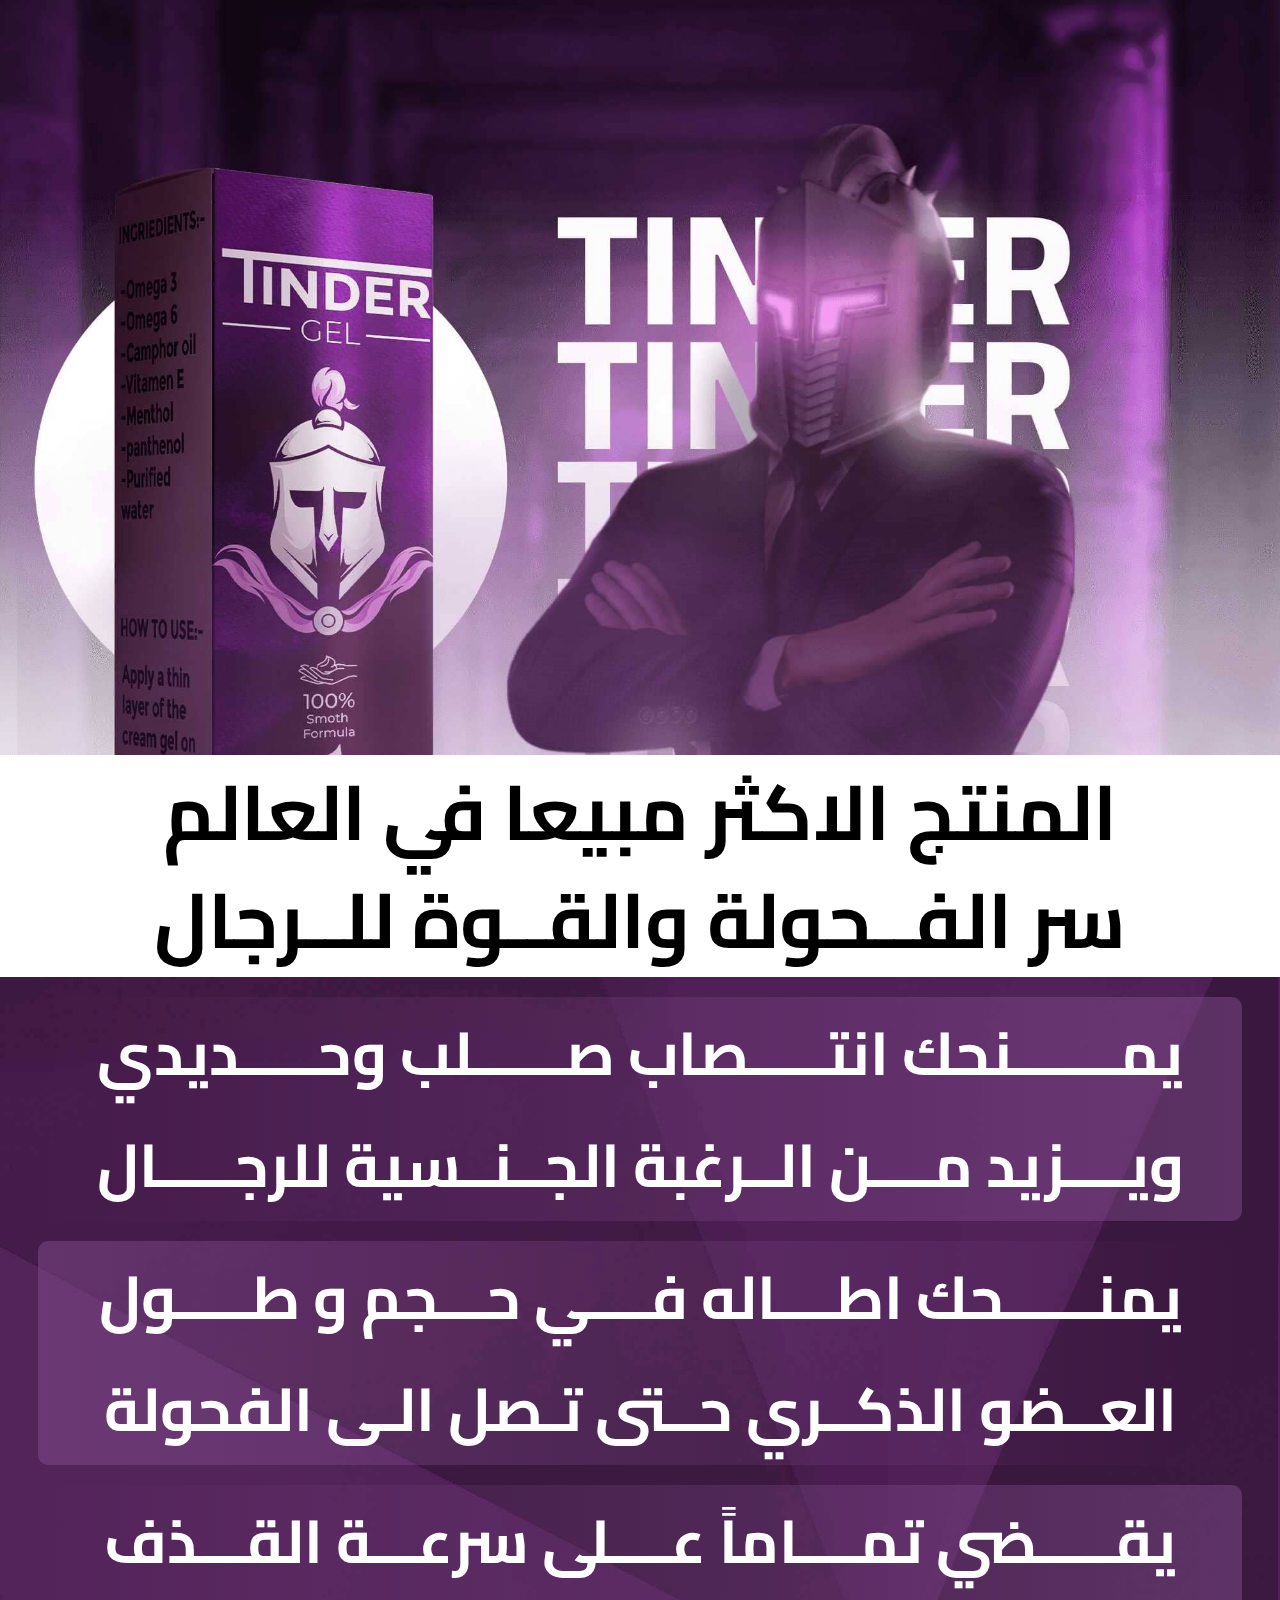
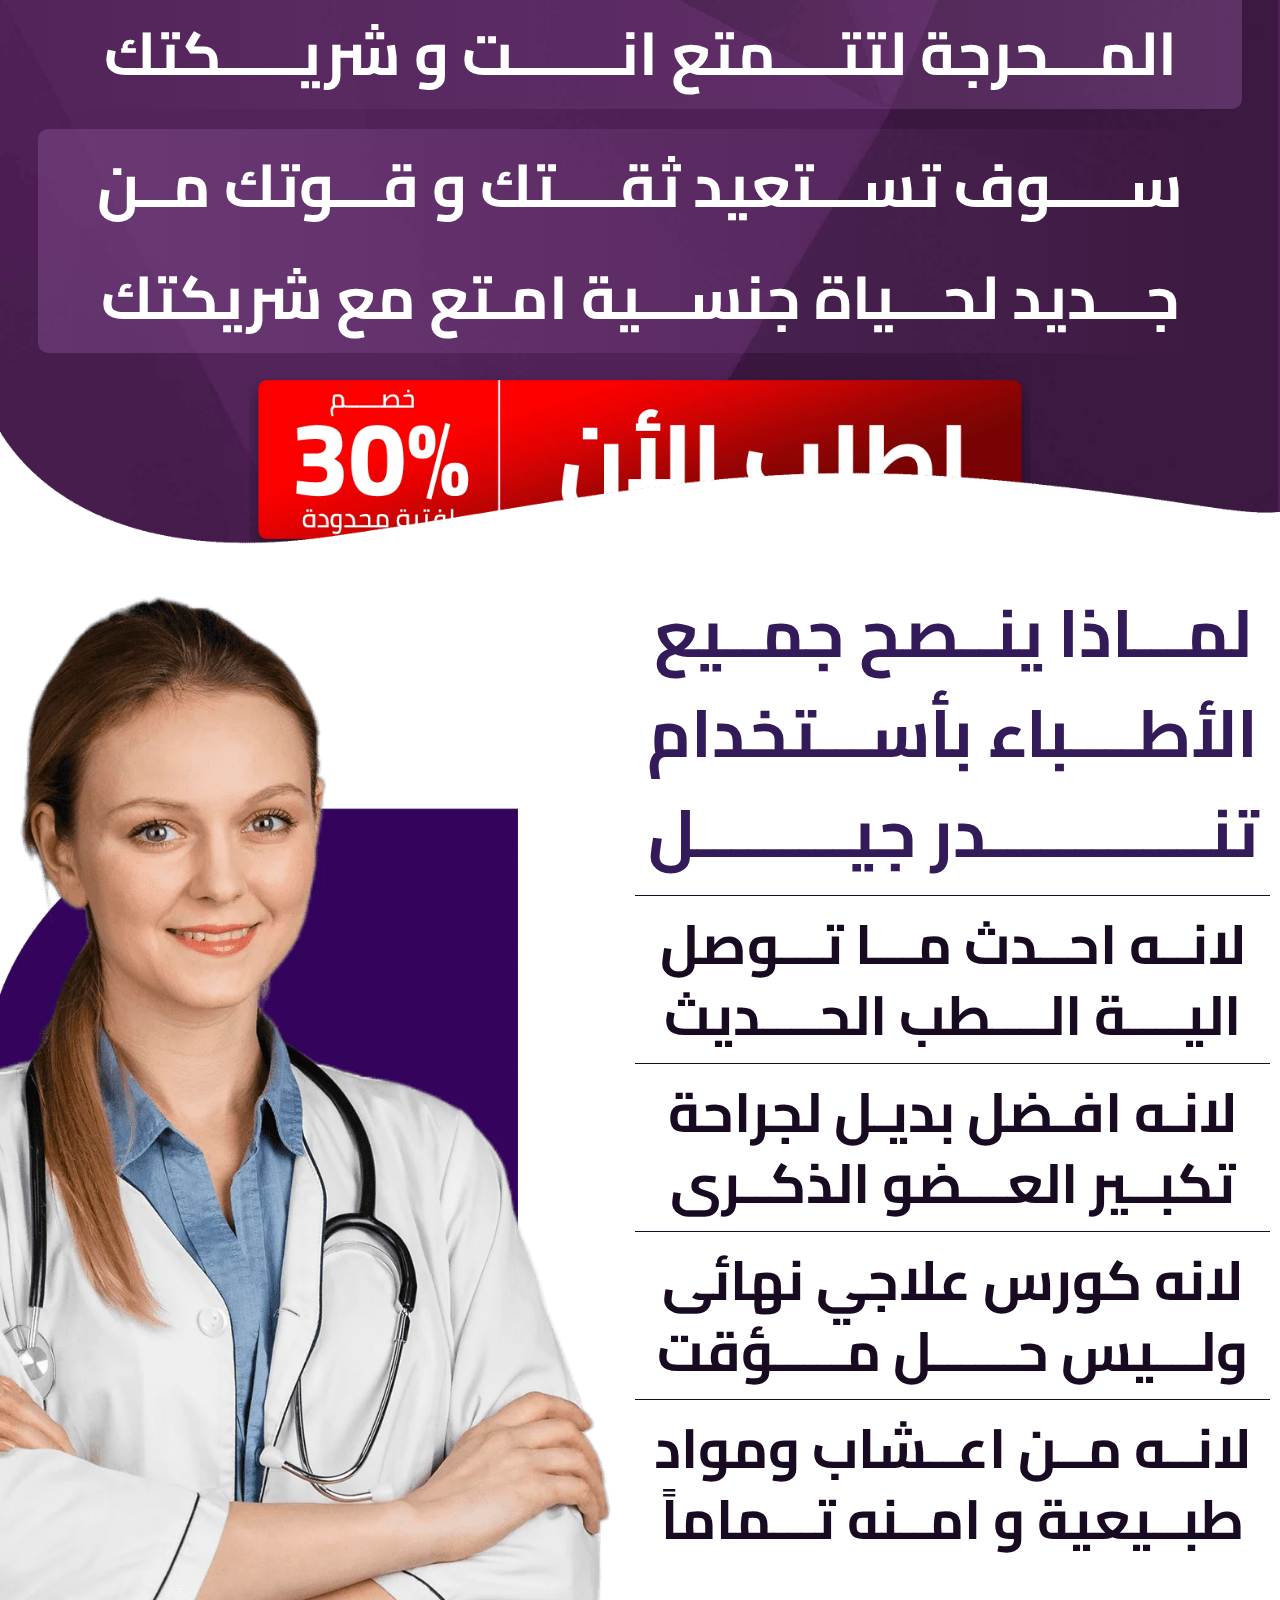
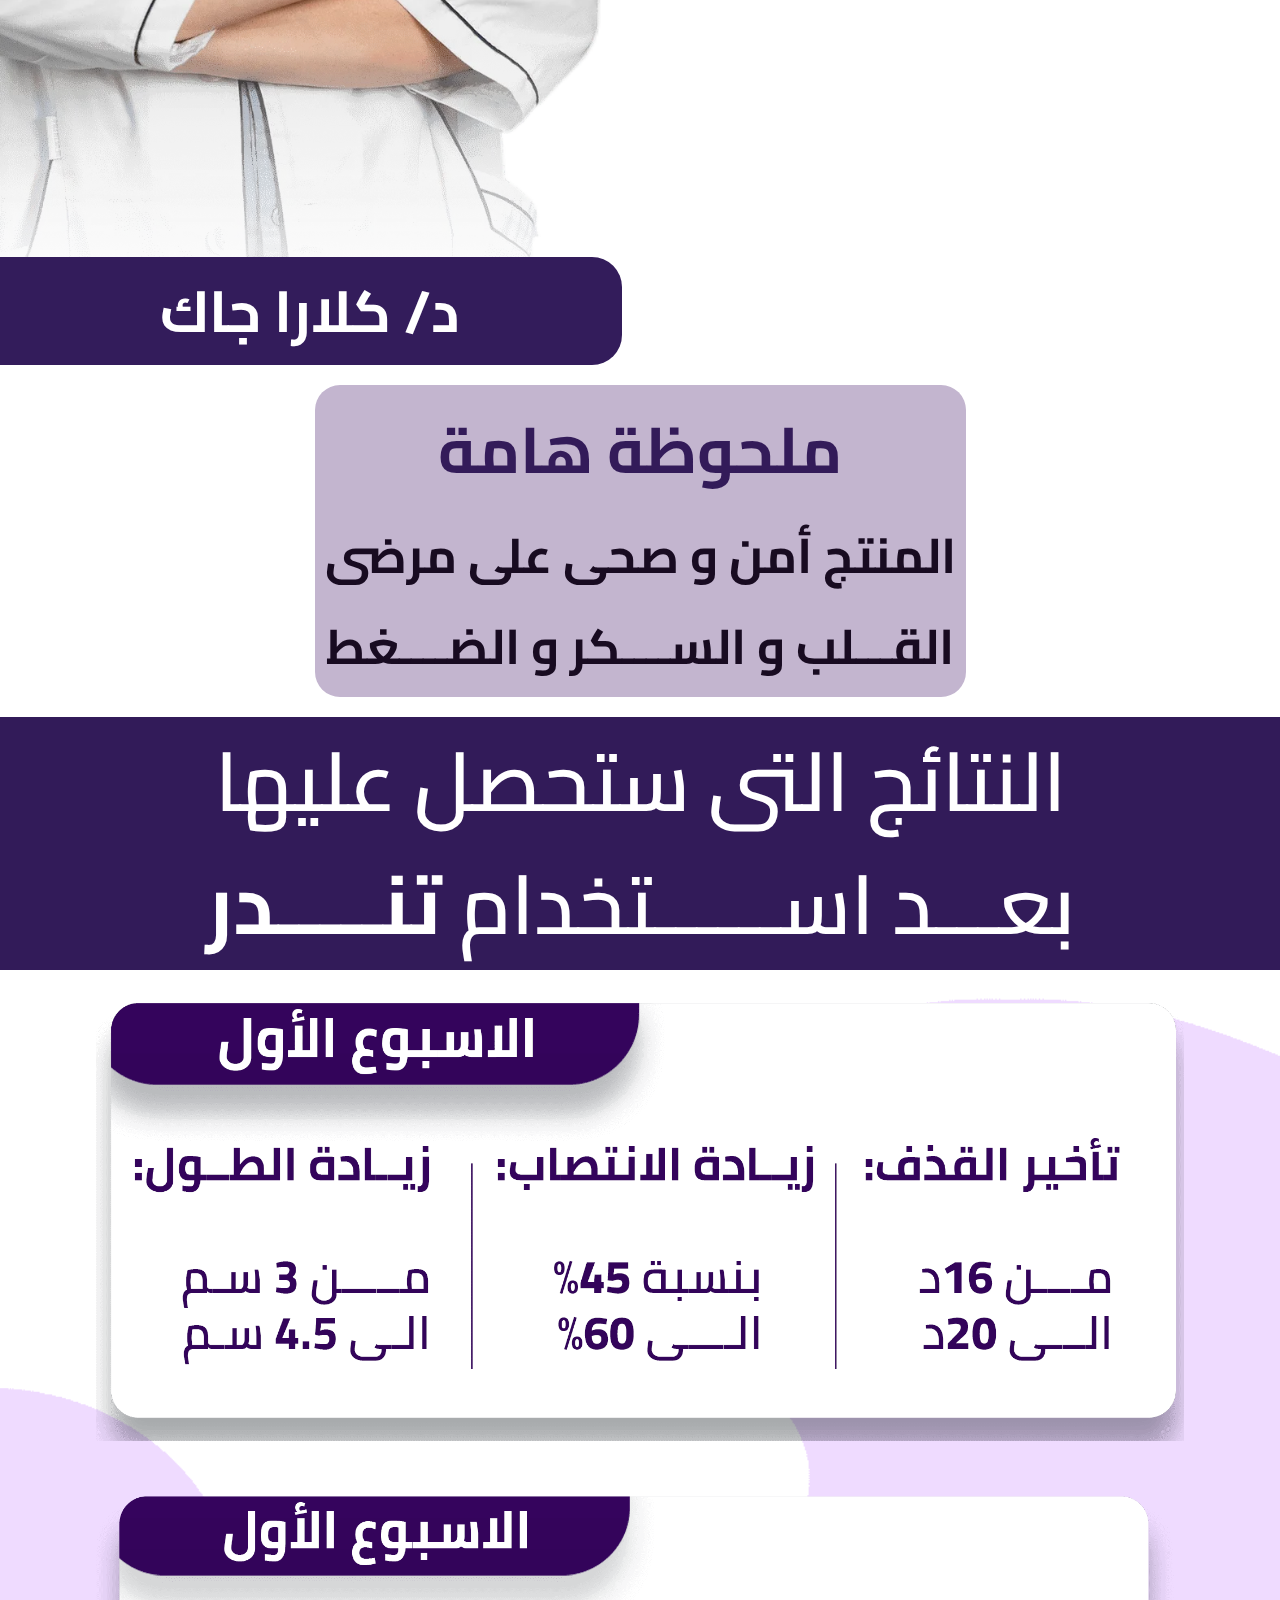
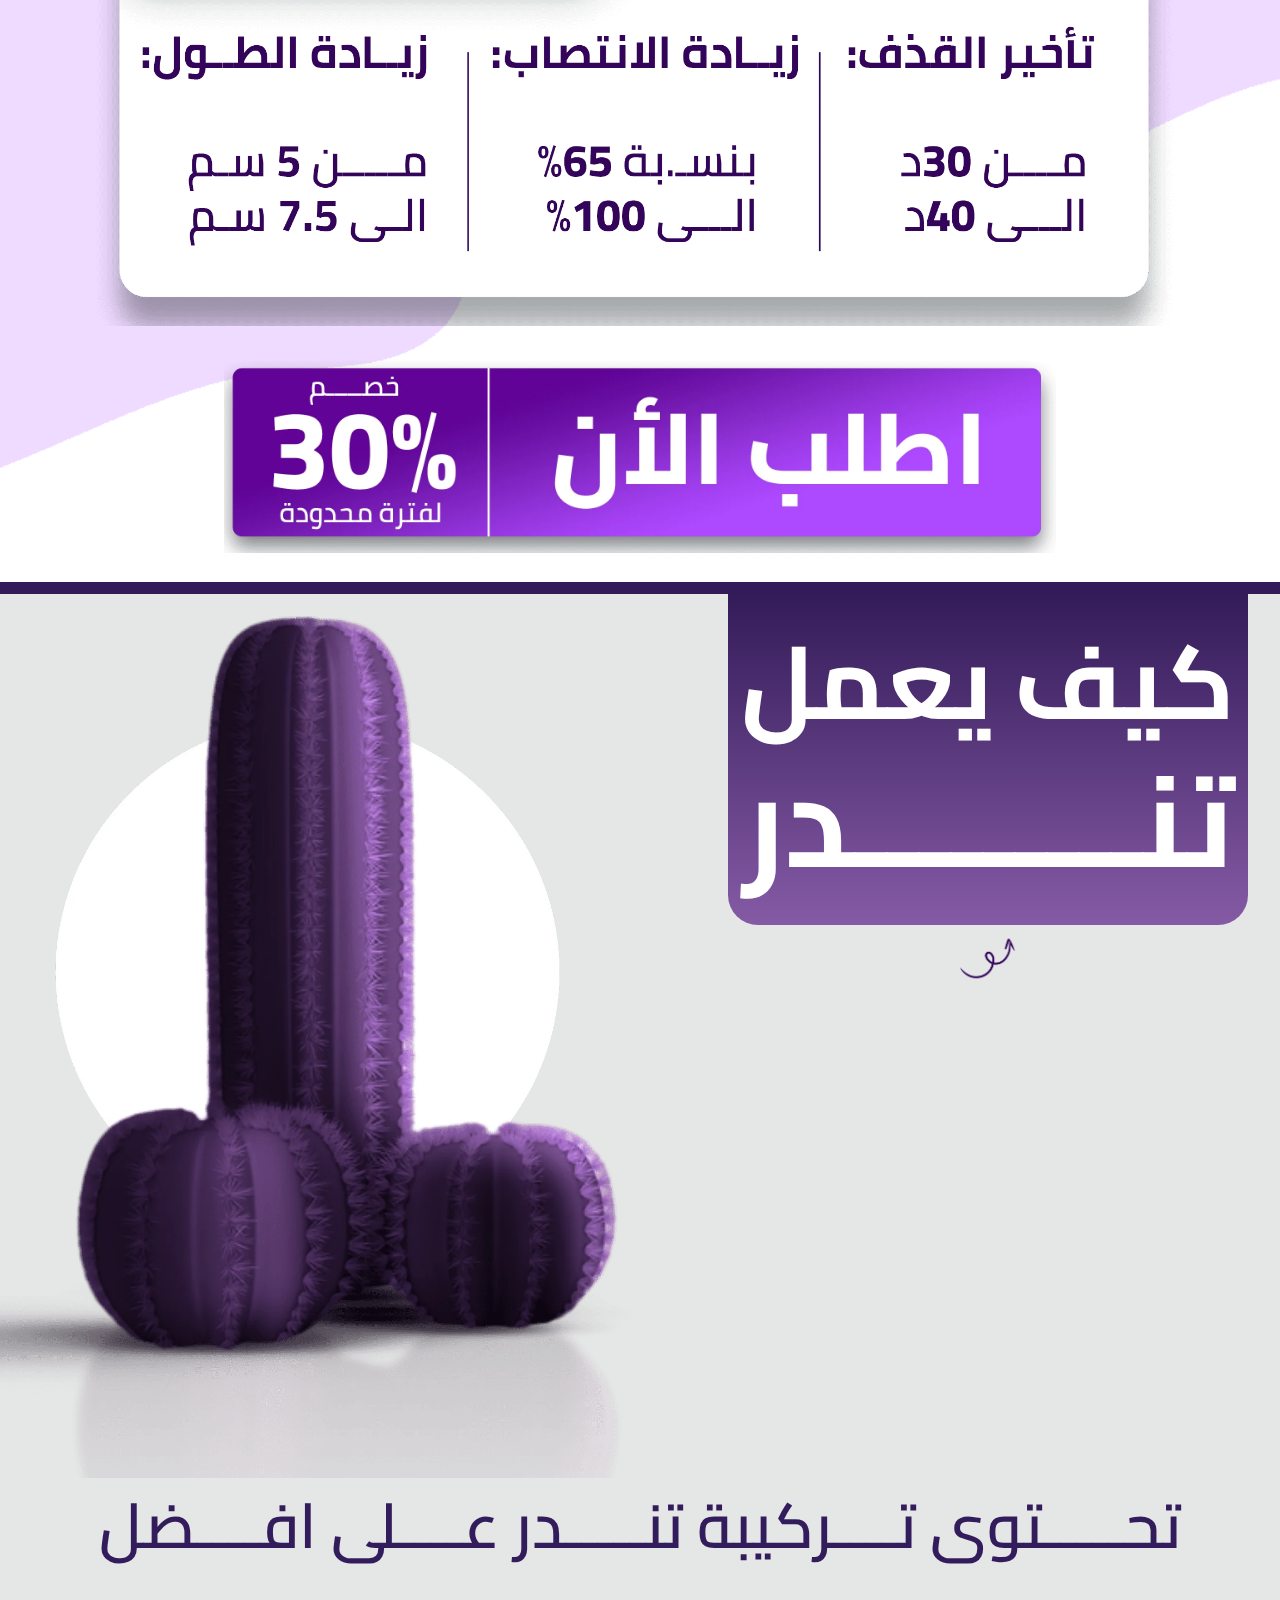
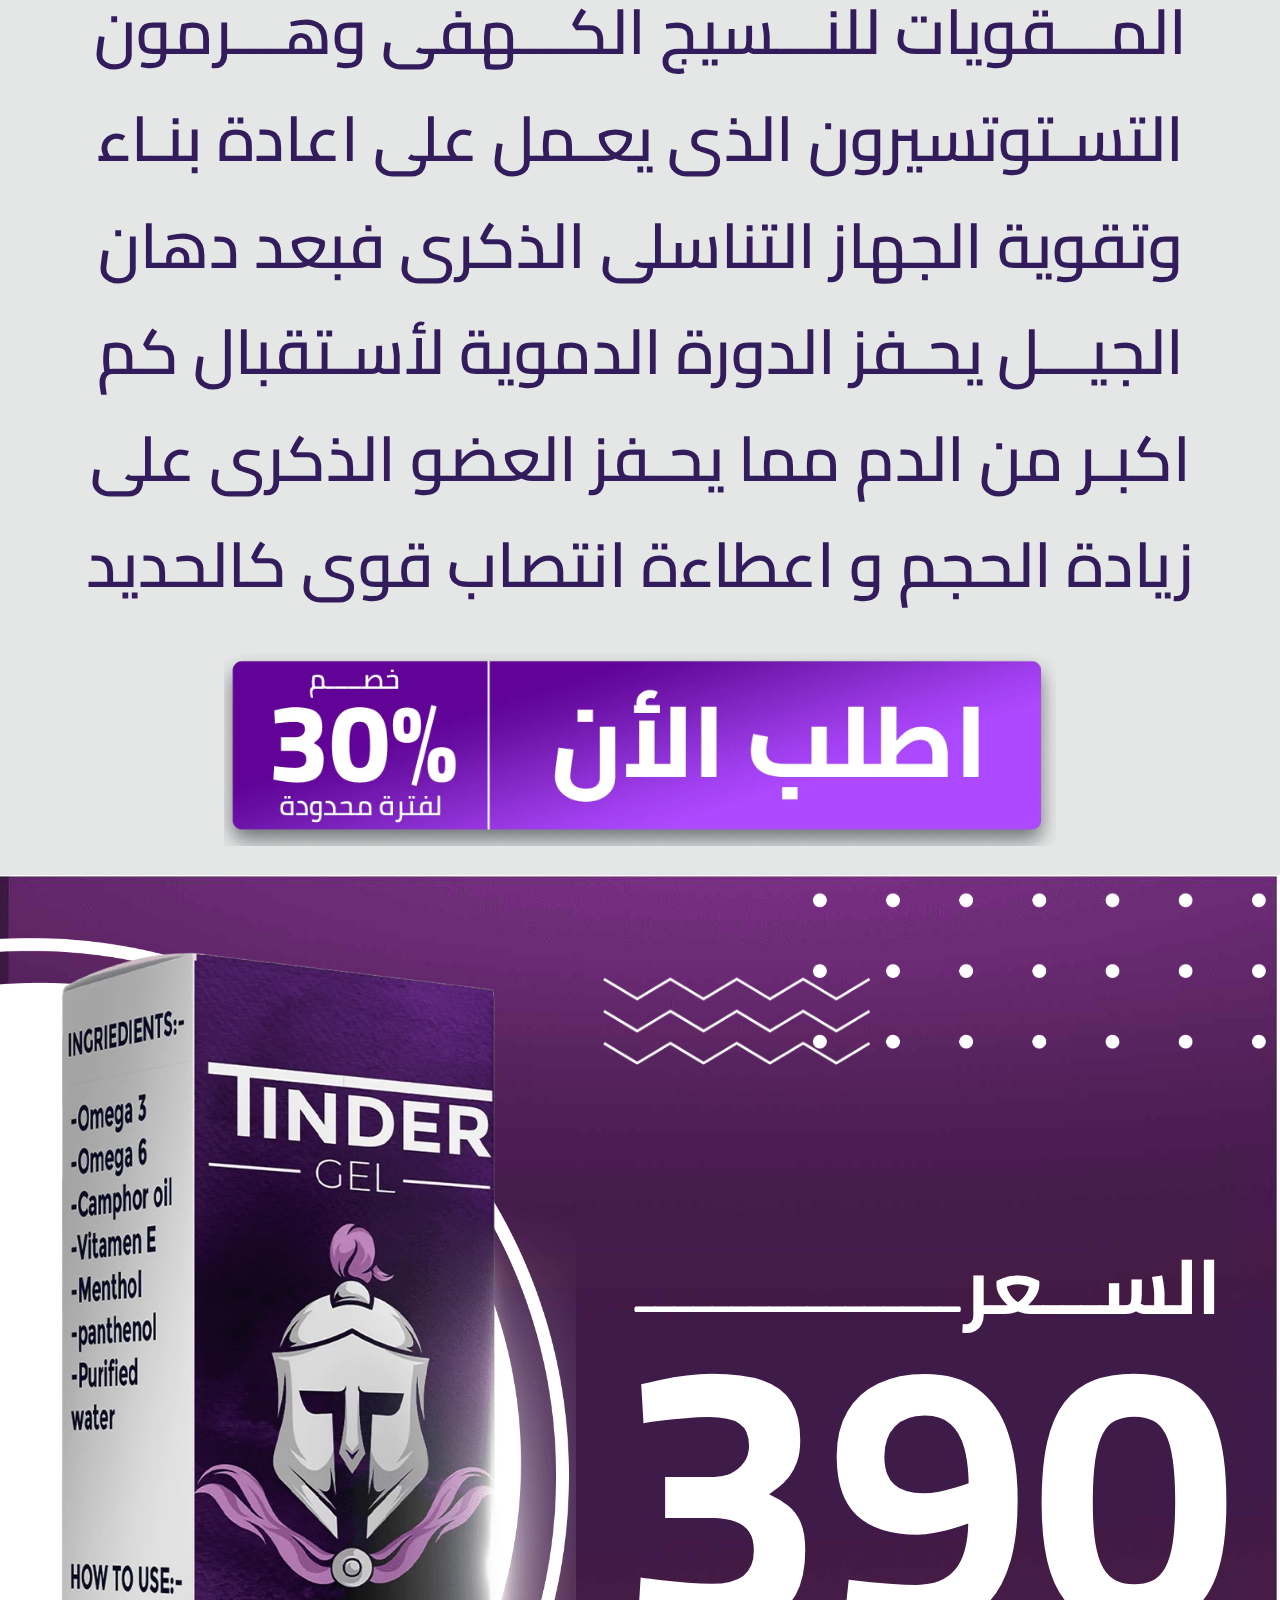
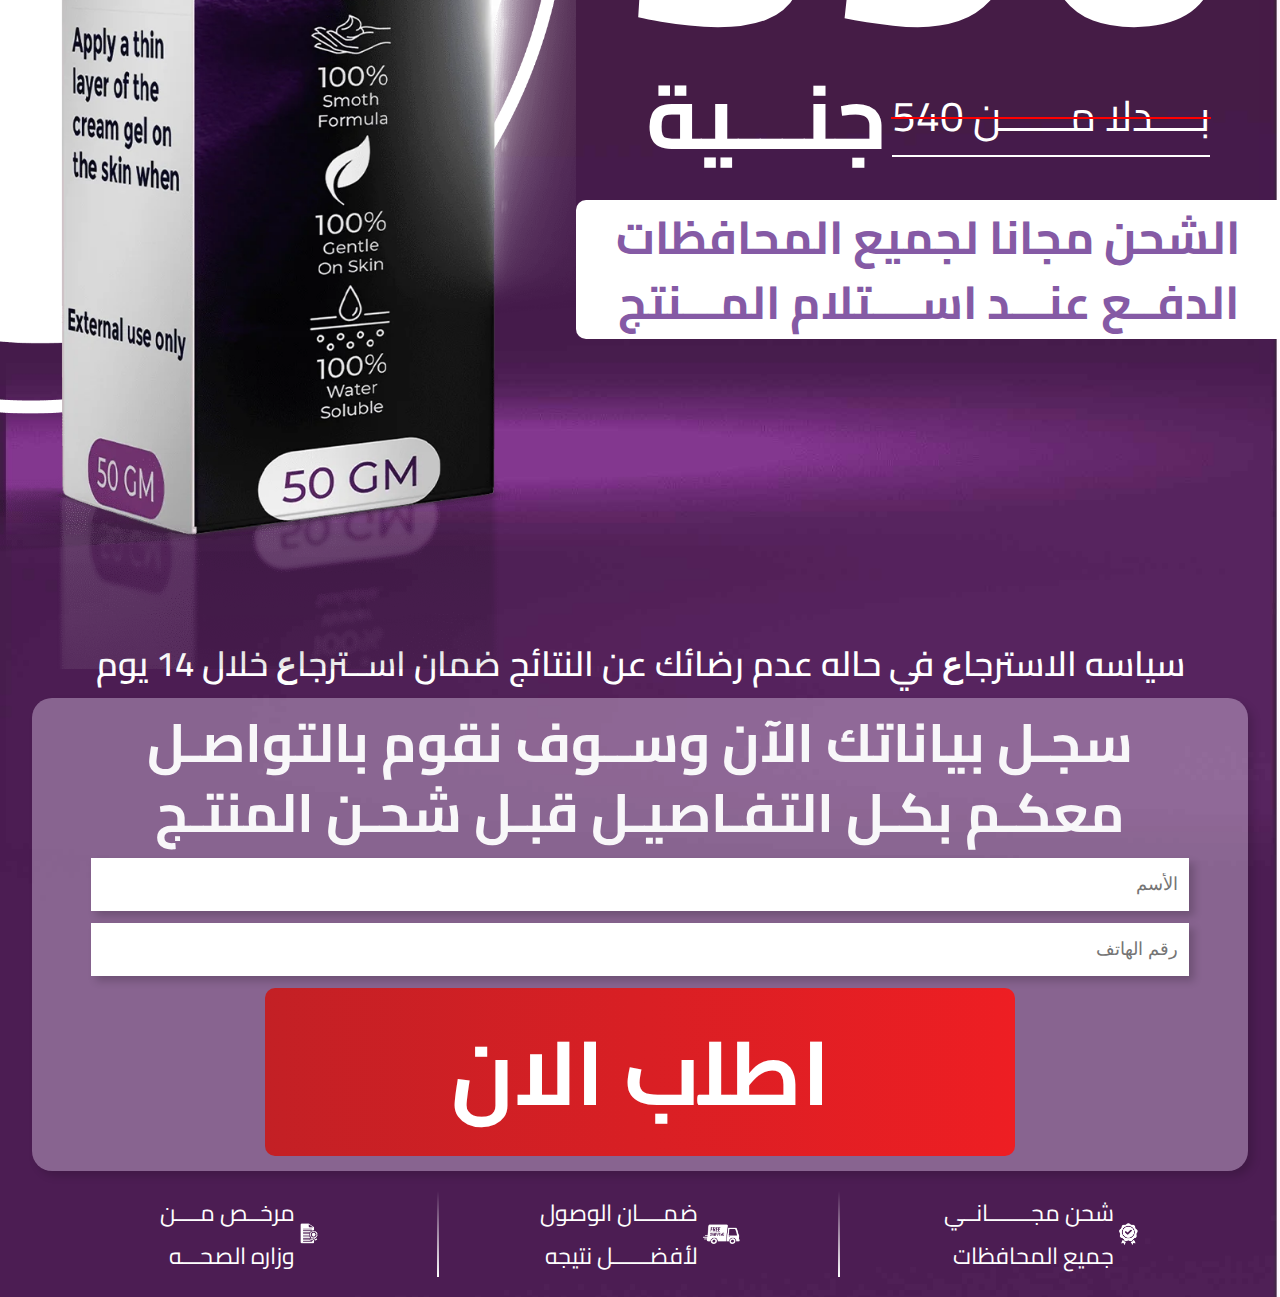
==== index.html @ 4b02f62e "Add files via upload" ====
<!DOCTYPE html>
<html lang="en">
  <head>
    <meta charset="UTF-8" />
    <meta name="viewport" content="width=device-width, initial-scale=1.0" />
    <title>TINDER GEL</title>

    <link rel="shortcut icon" href="img/logo.png" type="image/x-icon" />

    <!-- File Css -->
    <link rel="stylesheet" href="css/style.css" />
  </head>

  <body>
    <div class="hero">
      <img src="img/hero.jpg" alt="" />
      <div class="top_text">
        <h4>المنتج الاكثر مبيعا في العالم</h4>
        <h4>سر الفــحولة والقــوة للــرجال</h4>
      </div>

      <ul>
        <li class="li1">
          يمـــــــنحك انتـــــصاب صــــــلب وحـــــديدي
          <br />
          ويــــزيد مــــن الــرغبة الجــنــسية للرجـــــال
        </li>

        <li>
          يمنــــــحك اطــــاله فــــي حـــجم و طـــــول
          <br />
          العــضو الذكــري حــتى تـصل الـى الفحولة
        </li>

        <li class="li1">
          يقـــــضي تمــــاماً عــــلى سرعـــة القـــذف
          <br />
          المـــحرجة لتتــــمتع انـــــــت و شريـــــكتك
        </li>

        <li class="lastLi">
          ســـــوف تســـتعيد ثقــــتك و قـــوتك مــن
          <br />
          جـــديد لحـــياة جنســـية امـتع مع شريكتك
        </li>

        <div class="div-btn">
          <a href="#linkbtn" class="btn">
            <img src="img/btn.webp" alt="" />
          </a>
        </div>

        <img class="img_btm" src="img/hero_btm.png" alt="" />
      </ul>
    </div>

    <div class="doctor">
      <div class="flex">
        <div class="div_text">
          <h3>لمـــاذا ينــصح جمــيع</h3>
          <h3>الأطــــباء بأســـتخدام</h3>
          <h3>تنـــــــــــــدر جيـــــــــل</h3>

          <ul>
            <li>
              لانــه احــدث مـــا تـــوصل
              <br />
              اليــــة الــــطب الحــــديث
            </li>

            <li>
              لانـه افـضل بديـل لجراحة
              <br />تكبــير العـــضو الذكــرى
            </li>

            <li>لانه كورس علاجي نهائى <br />ولـــيس حــــــل مـــــؤقت</li>

            <li>لانــه مــن اعــشاب ومواد <br />طبــيعية و امــنه تـــماماً</li>
          </ul>
        </div>
        <div class="div_img">
          <img src="img/doc222tor.webp" alt="" />
          <span>د/ كلارا جاك</span>
        </div>
      </div>

      <div class="box_Text">
        <h4>ملحوظة هامة</h4>
        <p>المنتج أمن و صحى على مرضى</p>
        <p>القـــلب و الســــكر و الضــــغط</p>
      </div>
    </div>

    <div class="result">
      <div class="top_text">
        <h3>النتائج التى ستحصل عليها</h3>
        <h3>بعـــد اســــــتخدام <span>تنـــــدر</span></h3>
      </div>

      <div class="div_text">
        <img class="img_box" src="img/result1.png" alt="" />
        <img class="img_box" src="img/result2.png" alt="" />

        <div class="div-btn">
          <a href="#linkbtn" class="btn">
            <img src="img/btn2.webp" alt="" />
          </a>
        </div>
      </div>
    </div>

    <div class="how_work">
      <div class="top_img">
        <div class="top_text">
          <div class="text">
            <h4>كيف يعمل</h4>
            <h3>تنـــــــــدر</h3>
          </div>

          <img src="img/arrow.png" alt="" />
        </div>

        <img class="dick" src="img/how_work.webp" alt="" />
      </div>

      <div class="text2">
        <p>تحـــــتوى تــــركيبة تنـــــدر عــــلى افــــضل</p>
        <p>المـــقويات للنـــسيج الكـــهفى وهـــرمون</p>
        <p>التسـتوتسيرون الذى يعـمل على اعادة بنـاء</p>
        <p>وتقوية الجهاز التناسلى الذكرى فبعد دهان</p>
        <p>الجيـــل يحـفز الدورة الدموية لأسـتقبال كم</p>
        <p>اكبـر من الدم مما يحـفز العضو الذكرى على</p>
        <p>زيادة الحجم و اعطاءة انتصاب قوى كالحديد</p>
      </div>

      <div class="div-btn">
        <a href="#linkbtn" class="btn">
          <img src="img/btn2.webp" alt="" />
        </a>
      </div>
    </div>

    <section class="last_sec">

      <div class="flexonpc">
        
        <div class="div_form">

          <img class="top_img_l" src="img/lastsectest.png" alt="">
        
          <div class="flex_price">
           <div class="text_price">

            <div class="much_price">
              <h1>الســـعر <span>ـــــــــــــــــ</span></h1>
            </div>
            <span class="price_nm">390</span>

            <div class="discount">
              <div class="sm_p_discount">
                <p>بــــدلا مــــــن 540</p>
              </div>
              <h4>جنـــية</h4>
            </div>

            <div class="text_delv">
              <p>الشحن مجانا لجميع المحافظات</p>
              <p>الدفــع عنـــد اســــتلام المـــنتج</p>
            </div>
           </div>
            
            <div class="img_productt"  id="linkbtn">
              <img class="porductt" src="img/product.webp" alt="">
              <div class="div">
                <img class="bg_prodcut" src="img/bg_product.png" alt="">
              </div>
            </div>
          </div>

   
          <p class="sm-p">
            ﺳﻴﺎﺳﻪ اﻻﺳﺘﺮﺟﺎﻉ ﻓﻲ ﺣﺎﻟﻪ ﻋﺪم رﺿﺎﺋﻚ ﻋﻦ اﻟﻨﺘﺎﺋﺞ ﺿﻤﺎن اﺳــﺘﺮﺟﺎﻉ ﺧﻼل 14
            ﻳﻮم
          </p>

          <form
            id="form"
            class="contactUs container-fluid text-center"
            method="POST"
            action="https://api.sheetmonkey.io/form/i2QyoSV15YwLHpBGgTXUyh"
          >

          <div class="content">
            <p>سجـل بياناتك الآن وســوف نقوم بالتواصـل</p>
            <p>معكـم بكـل التفـاصيـل قبـل شحـن المنتـج</p>
          </div>

            <div class="container" id="block4">
              <div class="f-element">
                <input
                  type="text"
                  class="form-control custom-field"
                  name="Name"
                  id="text"
                  placeholder="الأسم"
                  required
                />
              </div>

              <div class="f-element">
                <input
                  class="form-control custom-field"
                  name="Number"
                  id="password"
                  type="tel"
                  maxlength="11"
                  data-label="Phone"
                  placeholder="رقم الهاتف"
                  required
                />
              </div>

              <input type="hidden" name="Product" value="SENATOR" />
              <input type="hidden" name="Agent Code" value="m50" />
          
              <input id="inp_City" type="hidden" name="City" value="" />
              <div id="error"></div>

              <input
                id="redDir"
                type="hidden"
                name="x-sheetmonkey-redirect"
                value="./thanksPage.html"
              />
              <div class="div-btn">
                <button
                  id="btnSubmit"
                  class="btn btn-block send-data"
                  type="submit"
                >
                  <span> اﻃﻠب اﻻن </span>
                  
                </button>
              </div>
            </div>
          </form>
        </div>

        <div class="footer">
          <div class="boxs">

            <div class="box">
              <img class="img1" src="img/fo1.png" alt="" />
              <div>
                <p>شحن مجـــــــانــي</p>
                <p>جميع المحافظات</p>
              </div>
            </div>

            <div class="box">
              <img class="img2" src="img/fo2.png" alt="" />
              <div>
                <p>ضمــــان الوصول</p>
                <p>لأفضــــــل نتيجه</p>
              </div>
            </div>

            <div class="box">
              <img class="img3" src="img/fo3.png" alt="" />
              <div>
                <p>مرخــص مــــن</p>
                <p>وزاره الصحـــه</p>
              </div>
            </div>
          </div>
        </div>
      </div>

      <!-- <div class="footer footer2">
        <div class="boxs">
          <div class="box">
            <img class="img1" src="img/fast-delivery.png" alt="" />
            <div>
              <p>شحن مجـــــــانــي</p>
              <p>جميع المحافظات</p>
            </div>
          </div>

          <div class="box">
            <img class="img2" src="img/safe.png" alt="" />
            <div>
              <p>ضمــــان الوصول</p>
              <p>لأفضــــــل نتيجه</p>
            </div>
          </div>

          <div class="box">
            <img class="img3" src="img/trademark.png" alt="" />
            <div>
              <p>مرخــص مــــن</p>
              <p>وزاره الصحـــه</p>
            </div>
          </div>
        </div>
      </div> -->
    </section> 


    <script>
      const Mobile_Number = document.getElementById("password");
      const form = document.getElementById("form");
      const errorElement = document.getElementById("error");

      form.addEventListener("submit", (e) => {
        let messages = [];
        var Mobile_Number_Value = Mobile_Number.value;
        var first_Three_NUM = Mobile_Number_Value.substring(0, 3);

        if (
          Mobile_Number.value.length < 11 ||
          (first_Three_NUM !== "010" &&
            first_Three_NUM !== "011" &&
            first_Three_NUM !== "012" &&
            first_Three_NUM !== "015" &&
            first_Three_NUM !== "٠١٠" &&
            first_Three_NUM !== "٠١١" &&
            first_Three_NUM !== "٠١٢" &&
            first_Three_NUM !== "٠١٥")
        ) {
          messages.push("رقم الهاتف غير صحيح !");
        }

        if (Mobile_Number.value.length > 11) {
          messages.push("رقم الهاتف غير صحيح !");
        }

        if (messages.length > 0) {
          e.preventDefault();
          errorElement.innerText = messages.join(", ");
        }
      });
    </script>

    <script>
      async function getClientLocation() {
        try {
          const response = await fetch("https://ipapi.co/json/");
          const data = await response.json();

          var inp_City = document.getElementById("inp_City");

          inp_City.value = `${data.city}`;

          console.log(inp_City);
        } catch (error) {
          console.error("Error fetching location:", error);
        }
      }

      getClientLocation();
    </script>

    <script>
    document.addEventListener('contextmenu', event => event.preventDefault());
    document.onkeydown = function(e) {
        if (e.key == "F12" || (e.ctrlKey && e.shiftKey && e.key == "I") || (e.ctrlKey && e.shiftKey && e.key == "J") || (e.ctrlKey && e.key == "U")) {
            return false;
        }
    }
</script> 

    <!-- js -->
    <script src="js/script.js"></script>
  </body>
</html>
---- css/style.css ----
@import url("https://fonts.googleapis.com/css2?family=Cairo:wght@200..1000&display=swap");

@font-face {
  font-family: "Light";
  src: local("Light"), url("../Fonts/Omar-Light-1.ttf") format("truetype");
  font-weight: normal;
  font-style: normal;
}

@font-face {
  font-family: "Bold";
  src: local("Bold"), url("../Fonts/Omar-Bold-1.ttf") format("truetype");
  font-weight: normal;
  font-style: normal;
}

@font-face {
  font-family: "Regular";
  src: local("Regular"), url("../Fonts/Omar-Regular-1.ttf") format("truetype");
  font-weight: normal;
  font-style: normal;
}

.f_Light{
  font-family: "Light", sans-serif ;
}
.f_Bold{
  font-family: "Bold", sans-serif;
}
.f_Regular{
 font-family: "Regular", sans-serif;
}

* {
  padding: 0;
  margin: 0;
  box-sizing: border-box;
  font-family: "Cairo", sans-serif;
  list-style: none;
  text-decoration: none;
}

img {
  width: 100%;
}

html {
  scroll-behavior: smooth;
}

body {
  direction: rtl;
}

#error {
  position: relative;
  top: -14px;
  color: red;
  font-size: 14px;
}

.container {
  width: 95%;
  margin: auto;
}

.div-btn {
  text-align: center;
  padding: 10px 0 20px;
  display: flex;
  justify-content: center;
}

.div-btn .btn {
  width: 65%;
}







/* Start Hero */
.hero{
  position: relative;
  overflow-x: hidden;
}
.hero .top_text{
    background: #fff;
    text-align: center;
    position: relative;
    margin-top: -5px;
    padding-bottom: 3px;
}
.hero .top_text h4{
  font-size: 6vw;
  line-height: 1.4;
}

.hero ul{
    background: url(../img/herobg.jpg);
    background-size: cover;
    background-position: center;
    padding: 20px 3% ;
    position: relative;

}
.hero ul .img_btm{
    position: absolute;
    width: 100%;
    bottom: -2px;
    left: 0;
}
.hero ul li{
    padding: 0 2px;
    background: linear-gradient( to left,#ffffff00 , #8a53966f);
    margin-bottom: 20px;
    border-radius: 10px;
    color: #fff;
    font-size: 4.7vw;
    text-align: center;
    font-weight: bold;
}

.hero ul li.li1{
    background: linear-gradient( to right,#ffffff00 , #8a53966f);
}
.hero ul li.lastLi{
  margin-bottom: 0;
}






/* End Hero */





/* Start doctor */


.doctor .flex{
  display: flex;
  margin-top: -20px;
  position: relative;
  z-index: 100;
  justify-content: flex-start;
}
.doctor .div_text{
width: 50%;
margin-right: 10px;
text-align: center;
}
.doctor .div_text h3{
  color: #331B59;
  font-size: 5.2vw;
  line-height: 1.5;
}
.doctor .div_img{
  width: 50%;
  position: relative;
  margin-top: -20px;
}
.doctor .div_img span{
  position: absolute;
  bottom: 0;
  left: 0;
  width: 98%;
  padding-right: 3px;
  background: #331C5B;
  border-radius: 0 30px 30px 0 ;
  text-align: center;
  color: #fff;
  font-size: 4.5vw;
  font-weight: bold;
}
.doctor ul li{
  color: #180B21;
  font-size: 4.3vw;
  font-weight: bold;
  margin-top: 12px;
  padding-top: 12px;
  border-top: 1.5px solid #180B21;
  line-height: 1.3;
}
.box_Text{
  width: max-content;
  padding: 5px 10px;
  background: #C3B5CF;
  border-radius: 25px;
  text-align: center;
  margin: 20px auto;

}
.box_Text h4{
  font-size: 5vw;
  color: #331B59;
}
.box_Text p{
  color: #180B21;
  font-size: 3.8vw;
  font-weight: bold;
}

/* End doctor */






/* Start result */ 

.result .top_text{
  background: #321B59;
  color: #fff;
  text-align: center;
  font-size: 5.5vw;
  line-height: 1.5;
  padding: 3px 0;
}
.result .top_text h3{
  font-weight: 600;
}
.result .top_text span{
  font-weight: bold;
}

.result .div_text{
  background: url(../img/bg_result.png);
  background-size: cover;
  background-position: center;
  text-align: center;
}

.result .div_text .img_box{
  width: 85%;
  margin: 15px auto 5px ;
}
/* End result */


/* Start How Work */

.how_work{
  border-top: 12px solid #331B59;
  background: #E5E6E6;
}
.how_work .top_img{
  position: relative;
  text-align: left;
}
.how_work .top_img .dick{
  width: 50%;
}

.how_work .top_img .top_text{
  text-align: center;
  position: absolute;
  top: -1px;
  right: 2.5%;
  width: max-content;

  
}
.how_work .top_img .top_text .text{
  width: max-content;
  background: linear-gradient(#331B59 , #855AA5);
  color: #fff;
  padding: 28px 13px 28px;
  border-radius: 0 0 30px 30px;
}
.how_work .top_img .top_text .text h4{
  font-size: 8vw;
  line-height: 1.2;
}
.how_work .top_img .top_text .text h3{
  font-size: 10vw;
  line-height: 1.2;
}
.how_work .top_img .top_text img{
  width: 60px;
  margin-top: 7px;
}

.how_work .text2{
  color: #331C5B;
  text-align: center;
  font-size: 4.9vw;
  font-weight: 600;
  line-height: 1.7;
  margin: -15px 0 15px;
}
.how_work .div-btn .btn{
  width: 65%;
}
/* End How Work */





/* last section */

.last_sec {
  background: url(../img/footerbg.jpg);
  background-size: cover;
  background-position: top left;
}

.last_sec .div_form {
  width: 100%;
  margin: auto;
  position: relative;
  margin-bottom: 10px;
}
.last_sec .div_form .top_img_l{
  width: 55%;
  position: absolute;
  top: 0;
}
.last_sec .div_form .flex_price{
  display: flex;
  align-items: center;
}

.last_sec .text_price{
  width: 55%;
  color: #fff;
  text-align: center;
}
.last_sec .text_price .much_price h1{
  font-size: 6vw;
  display: flex;
  align-items: center;
  justify-content: center;
  gap: 5px;

}
.last_sec .text_price .much_price span{
  display: block;
  margin-top: -5px;
  width: max-content;
  font-weight: normal;
}

.last_sec .price_nm{
  font-size: 29vw;
  line-height: 0.7;
  font-weight: bolder;
}
.last_sec .discount{
  display: flex;
  align-items: center;
  justify-content: center;
  gap: 5px;
}


.last_sec .discount h4{
  font-size: 7vw;
}
.last_sec .discount .sm_p_discount p{
  font-size: 3.3vw;
  border-bottom: 2px solid #fff;
  position: relative;
}
.last_sec .discount .sm_p_discount p::after{
  position: absolute;
  width: calc(100% + 2px);
  content: '';
  top: 52%;
  left: -1px;
  height: 2px;
  background: red;
}
.last_sec .text_delv{
  background: #fff;
  color: #855AA5;
  border-radius: 10px 0 0 10px;
  padding: 5px 0;
}
.last_sec .text_delv p{
  font-size: 3.6vw;
  line-height: 1.4;
  font-weight: bold;
}










.last_sec .div_form .flex_price .img_productt{
  width: 45%;
  position: relative;
  overflow: hidden;
  margin-top: 50px;
}
.last_sec .div_form .flex_price .img_productt .bg_prodcut{
  position: absolute;
  left: 0;
  top: 0;
  width: 100%;
  z-index: 1;
}

.last_sec .div_form .flex_price .img_productt .porductt{
  position: relative;
  z-index: 10;
  width: 125%;
  left: 12%;
  margin-top: -20px;
}










.last_sec .sm-p {
  font-size: 2.7vw;
  text-align: center;
  width: 95%;
  margin: auto;
  line-height: 1.5;
  font-weight: 600;
  color: #FFF;
  margin-top: -40px;
}

.last_sec .div_form .content{
  padding: 10px 0;
}
.last_sec .div_form .content p {
  font-size: 4.2vw;
  line-height: 1.3;
  color: #F8F7F9;
  font-weight: 700;
}

.last_sec .div_form form {
  background: #f6e7ff5b;

  box-shadow: 5px 5px 8px #00000027;
  text-align: center;
  width: 95%;
  margin: 8px auto 0;
  border-radius: 20px;
}

.last_sec .div_form form input {
  width: 95%;
  padding: 15px 10px;
  font-size: 18px;
  box-shadow: 5px 5px 8px #00000031;
  outline: none;
  margin-bottom: 12px;
  text-align: right;
  font-family: sans-serif;
  border: 1px solid transparent;

}

.last_sec .div_form form input:focus {
  border: 1px solid #855AA5;
}

.last_sec form .div-btn {
  padding: 0 0 15px;
}

.last_sec form .div-btn .btn {
  outline: none;
  border: none;
  cursor: pointer;
  border-radius: 10px;
  background: linear-gradient(to left ,#EE1E23 ,#C32025 );
  color: #fff;
  font-size: 7vw;
  font-weight: bolder;
}

.last_sec .footer .boxs {
  display: flex;
  align-items: center;
  justify-content: space-between;
  width: 94%;
  margin: auto;
  position: relative;
  padding-bottom: 20px;
  padding-top: 10px;
}


.last_sec .footer .boxs .box{
  display: flex;
  justify-content: center;
  align-items: center;
  gap: 5px;
  width: 33.3%;
  position: relative;;
}
.last_sec .footer .boxs .box:first-child::after{
  display: none;
}
.last_sec .footer .boxs .box::after{
  position: absolute;
  content: '';
  top: 0;
  right: 0;
  width: 2px;
  height: 100%;
  background: linear-gradient(transparent,#fff );
}
.last_sec .footer .boxs .box img{
  height: 22px;
  width: auto;
}
.last_sec .footer .boxs .box .img2{
  height: 20px;
}
.last_sec .footer .boxs .box p{
  font-size: 1.8vw;
  color: #fff;
}
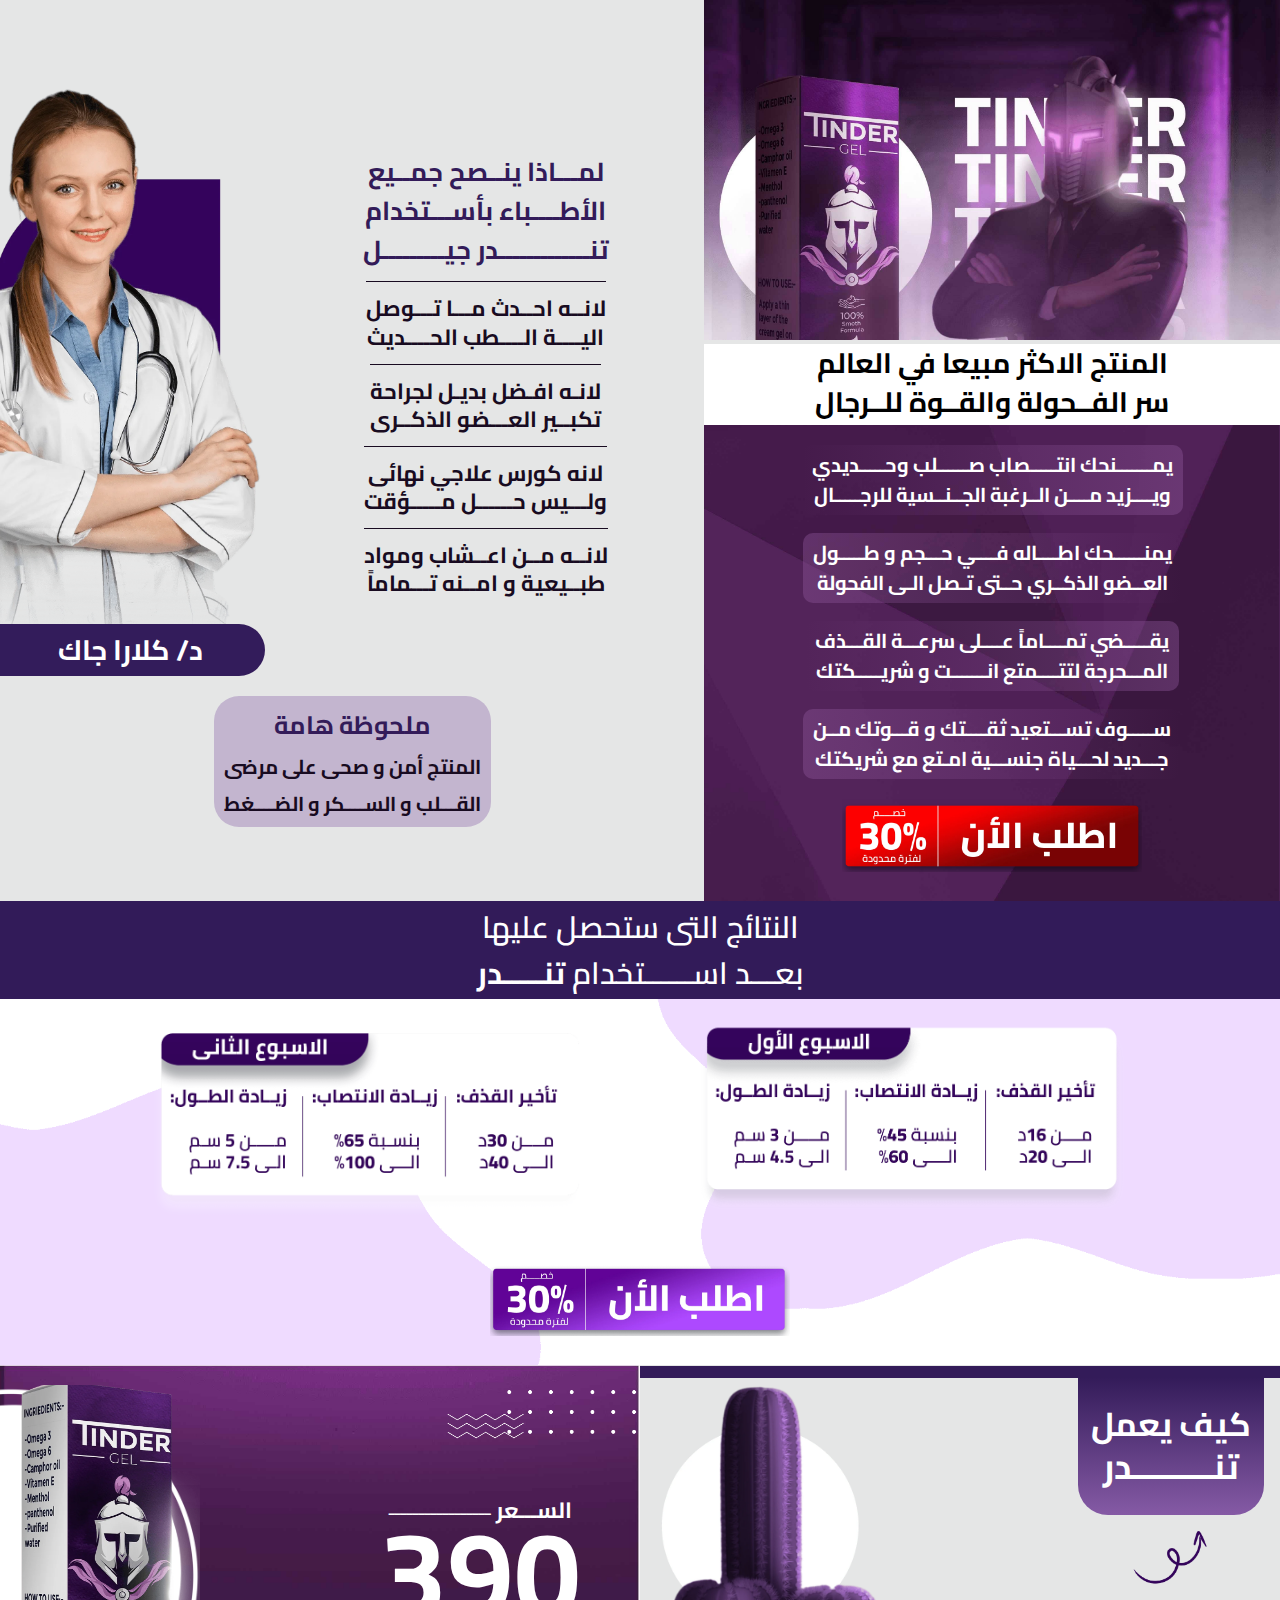
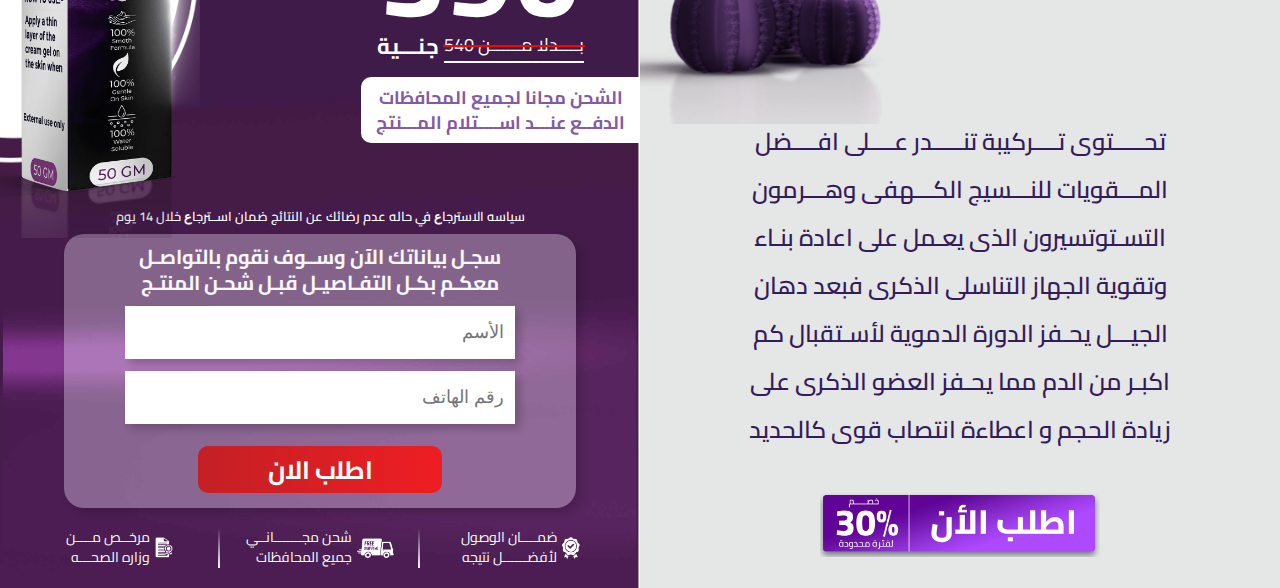
==== commit f454a05c: "Add files via upload" ====
--- a/index.html
+++ b/index.html
@@ -5,89 +5,91 @@
     <meta name="viewport" content="width=device-width, initial-scale=1.0" />
     <title>TINDER GEL</title>
 
-    <link rel="shortcut icon" href="img/logo.png" type="image/x-icon" />
+    <link rel="shortcut icon" href="img/product.webp" type="image/x-icon" />
 
     <!-- File Css -->
     <link rel="stylesheet" href="css/style.css" />
   </head>
 
   <body>
-    <div class="hero">
-      <img src="img/hero.jpg" alt="" />
-      <div class="top_text">
-        <h4>المنتج الاكثر مبيعا في العالم</h4>
-        <h4>سر الفــحولة والقــوة للــرجال</h4>
-      </div>
-
-      <ul>
-        <li class="li1">
-          يمـــــــنحك انتـــــصاب صــــــلب وحـــــديدي
-          <br />
-          ويــــزيد مــــن الــرغبة الجــنــسية للرجـــــال
-        </li>
-
-        <li>
-          يمنــــــحك اطــــاله فــــي حـــجم و طـــــول
-          <br />
-          العــضو الذكــري حــتى تـصل الـى الفحولة
-        </li>
-
-        <li class="li1">
-          يقـــــضي تمــــاماً عــــلى سرعـــة القـــذف
-          <br />
-          المـــحرجة لتتــــمتع انـــــــت و شريـــــكتك
-        </li>
-
-        <li class="lastLi">
-          ســـــوف تســـتعيد ثقــــتك و قـــوتك مــن
-          <br />
-          جـــديد لحـــياة جنســـية امـتع مع شريكتك
-        </li>
-
-        <div class="div-btn">
-          <a href="#linkbtn" class="btn">
-            <img src="img/btn.webp" alt="" />
-          </a>
-        </div>
-
-        <img class="img_btm" src="img/hero_btm.png" alt="" />
-      </ul>
-    </div>
-
-    <div class="doctor">
-      <div class="flex">
-        <div class="div_text">
-          <h3>لمـــاذا ينــصح جمــيع</h3>
-          <h3>الأطــــباء بأســـتخدام</h3>
-          <h3>تنـــــــــــــدر جيـــــــــل</h3>
-
-          <ul>
-            <li>
-              لانــه احــدث مـــا تـــوصل
-              <br />
-              اليــــة الــــطب الحــــديث
-            </li>
-
-            <li>
-              لانـه افـضل بديـل لجراحة
-              <br />تكبــير العـــضو الذكــرى
-            </li>
-
-            <li>لانه كورس علاجي نهائى <br />ولـــيس حــــــل مـــــؤقت</li>
-
-            <li>لانــه مــن اعــشاب ومواد <br />طبــيعية و امــنه تـــماماً</li>
-          </ul>
-        </div>
-        <div class="div_img">
-          <img src="img/doc222tor.webp" alt="" />
-          <span>د/ كلارا جاك</span>
-        </div>
-      </div>
-
-      <div class="box_Text">
-        <h4>ملحوظة هامة</h4>
-        <p>المنتج أمن و صحى على مرضى</p>
-        <p>القـــلب و الســــكر و الضــــغط</p>
+    <div class="flex_Sec">
+      <div class="hero">
+        <img src="img/hero.jpg" alt="" />
+        <div class="top_text">
+          <h4>المنتج الاكثر مبيعا في العالم</h4>
+          <h4>سر الفــحولة والقــوة للــرجال</h4>
+        </div>
+  
+        <ul>
+          <li class="li1">
+            يمـــــــنحك انتـــــصاب صــــــلب وحـــــديدي
+            <br />
+            ويــــزيد مــــن الــرغبة الجــنــسية للرجـــــال
+          </li>
+  
+          <li>
+            يمنــــــحك اطــــاله فــــي حـــجم و طـــــول
+            <br />
+            العــضو الذكــري حــتى تـصل الـى الفحولة
+          </li>
+  
+          <li class="li1">
+            يقـــــضي تمــــاماً عــــلى سرعـــة القـــذف
+            <br />
+            المـــحرجة لتتــــمتع انـــــــت و شريـــــكتك
+          </li>
+  
+          <li class="lastLi">
+            ســـــوف تســـتعيد ثقــــتك و قـــوتك مــن
+            <br />
+            جـــديد لحـــياة جنســـية امـتع مع شريكتك
+          </li>
+  
+          <div class="div-btn">
+            <a href="#linkbtn" class="btn">
+              <img src="img/btn.webp" alt="" />
+            </a>
+          </div>
+  
+          <img class="img_btm" src="img/hero_btm.png" alt="" />
+        </ul>
+      </div>
+  
+      <div class="doctor">
+        <div class="flex">
+          <div class="div_text">
+            <h3>لمـــاذا ينــصح جمــيع</h3>
+            <h3>الأطــــباء بأســـتخدام</h3>
+            <h3>تنـــــــــــــدر جيـــــــــل</h3>
+  
+            <ul>
+              <li>
+                لانــه احــدث مـــا تـــوصل
+                <br />
+                اليــــة الــــطب الحــــديث
+              </li>
+  
+              <li>
+                لانـه افـضل بديـل لجراحة
+                <br />تكبــير العـــضو الذكــرى
+              </li>
+  
+              <li>لانه كورس علاجي نهائى <br />ولـــيس حــــــل مـــــؤقت</li>
+  
+              <li>لانــه مــن اعــشاب ومواد <br />طبــيعية و امــنه تـــماماً</li>
+            </ul>
+          </div>
+          <div class="div_img">
+            <img src="img/doc222tor.webp" alt="" />
+            <span>د/ كلارا جاك</span>
+          </div>
+        </div>
+  
+        <div class="box_Text">
+          <h4>ملحوظة هامة</h4>
+          <p>المنتج أمن و صحى على مرضى</p>
+          <p>القـــلب و الســــكر و الضــــغط</p>
+        </div>
       </div>
     </div>
 
@@ -98,8 +100,10 @@
       </div>
 
       <div class="div_text">
-        <img class="img_box" src="img/result1.png" alt="" />
+        <div class="img_textt">
+          <img class="img_box" src="img/result1.png" alt="" />
         <img class="img_box" src="img/result2.png" alt="" />
+        </div>
 
         <div class="div-btn">
           <a href="#linkbtn" class="btn">
@@ -109,201 +113,178 @@
       </div>
     </div>
 
-    <div class="how_work">
-      <div class="top_img">
-        <div class="top_text">
-          <div class="text">
-            <h4>كيف يعمل</h4>
-            <h3>تنـــــــــدر</h3>
-          </div>
-
-          <img src="img/arrow.png" alt="" />
-        </div>
-
-        <img class="dick" src="img/how_work.webp" alt="" />
-      </div>
-
-      <div class="text2">
-        <p>تحـــــتوى تــــركيبة تنـــــدر عــــلى افــــضل</p>
-        <p>المـــقويات للنـــسيج الكـــهفى وهـــرمون</p>
-        <p>التسـتوتسيرون الذى يعـمل على اعادة بنـاء</p>
-        <p>وتقوية الجهاز التناسلى الذكرى فبعد دهان</p>
-        <p>الجيـــل يحـفز الدورة الدموية لأسـتقبال كم</p>
-        <p>اكبـر من الدم مما يحـفز العضو الذكرى على</p>
-        <p>زيادة الحجم و اعطاءة انتصاب قوى كالحديد</p>
-      </div>
-
-      <div class="div-btn">
-        <a href="#linkbtn" class="btn">
-          <img src="img/btn2.webp" alt="" />
-        </a>
-      </div>
+    <div class="flex_sec2">
+      <div class="how_work">
+        <div class="top_img">
+          <div class="top_text">
+            <div class="text">
+              <h4>كيف يعمل</h4>
+              <h3>تنـــــــــدر</h3>
+            </div>
+  
+            <img src="img/arrow.png" alt="" />
+          </div>
+  
+          <img class="dick" src="img/how_work.webp" alt="" />
+        </div>
+  
+        <div class="text2">
+          <p>تحـــــتوى تــــركيبة تنـــــدر عــــلى افــــضل</p>
+          <p>المـــقويات للنـــسيج الكـــهفى وهـــرمون</p>
+          <p>التسـتوتسيرون الذى يعـمل على اعادة بنـاء</p>
+          <p>وتقوية الجهاز التناسلى الذكرى فبعد دهان</p>
+          <p>الجيـــل يحـفز الدورة الدموية لأسـتقبال كم</p>
+          <p>اكبـر من الدم مما يحـفز العضو الذكرى على</p>
+          <p>زيادة الحجم و اعطاءة انتصاب قوى كالحديد</p>
+        </div>
+  
+        <div class="div-btn">
+          <a href="#linkbtn" class="btn">
+            <img src="img/btn2.webp" alt="" />
+          </a>
+        </div>
+      </div>
+  
+      <section class="last_sec">
+  
+        <div class="flexonpc">
+          
+          <div class="div_form">
+  
+            <img class="top_img_l" src="img/lastsectest.png" alt="">
+          
+            <div class="flex_price">
+             <div class="text_price">
+  
+              <div class="much_price">
+                <h1>الســـعر <span>ـــــــــــــــــ</span></h1>
+              </div>
+              <span class="price_nm">390</span>
+  
+              <div class="discount">
+                <div class="sm_p_discount">
+                  <p>بــــدلا مــــــن 540</p>
+                </div>
+                <h4>جنـــية</h4>
+              </div>
+  
+              <div class="text_delv">
+                <p>الشحن مجانا لجميع المحافظات</p>
+                <p>الدفــع عنـــد اســــتلام المـــنتج</p>
+              </div>
+             </div>
+              
+              <div class="img_productt"  id="linkbtn">
+                <img class="porductt" src="img/product.webp" alt="">
+                <div class="div">
+                  <img class="bg_prodcut" src="img/bg_product.png" alt="">
+                </div>
+              </div>
+            </div>
+  
+     
+            <p class="sm-p">
+              ﺳﻴﺎﺳﻪ اﻻﺳﺘﺮﺟﺎﻉ ﻓﻲ ﺣﺎﻟﻪ ﻋﺪم رﺿﺎﺋﻚ ﻋﻦ اﻟﻨﺘﺎﺋﺞ ﺿﻤﺎن اﺳــﺘﺮﺟﺎﻉ ﺧﻼل 14
+              ﻳﻮم
+            </p>
+  
+            <form
+              id="form"
+              class="contactUs container-fluid text-center"
+              method="POST"
+              action="https://api.sheetmonkey.io/form/i2QyoSV15YwLHpBGgTXUyh"
+            >
+  
+            <div class="content">
+              <p>سجـل بياناتك الآن وســوف نقوم بالتواصـل</p>
+              <p>معكـم بكـل التفـاصيـل قبـل شحـن المنتـج</p>
+            </div>
+  
+              <div class="container" id="block4">
+                <div class="f-element">
+                  <input
+                    type="text"
+                    class="form-control custom-field"
+                    name="Name"
+                    id="text"
+                    placeholder="الأسم"
+                    required
+                  />
+                </div>
+  
+                <div class="f-element">
+                  <input
+                    class="form-control custom-field"
+                    name="Number"
+                    id="password"
+                    type="tel"
+                    maxlength="11"
+                    data-label="Phone"
+                    placeholder="رقم الهاتف"
+                    required
+                  />
+                </div>
+  
+                <input type="hidden" name="Product" value="SENATOR" />
+                <input type="hidden" name="Agent Code" value="m50" />
+            
+                <input id="inp_City" type="hidden" name="City" value="" />
+                <div id="error"></div>
+  
+                <input
+                  id="redDir"
+                  type="hidden"
+                  name="x-sheetmonkey-redirect"
+                  value="./thanksPage.html"
+                />
+                <div class="div-btn">
+                  <button
+                    id="btnSubmit"
+                    class="btn btn-block send-data"
+                    type="submit"
+                  >
+                    <span> اﻃﻠب اﻻن </span>
+                    
+                  </button>
+                </div>
+              </div>
+            </form>
+          </div>
+  
+          <div class="footer">
+            <div class="boxs">
+  
+              <div class="box">
+                <img class="img1" src="img/fo1.png" alt="" />
+                <div>
+                  <p>ضمــــان الوصول</p>
+                  <p>لأفضــــــل نتيجه</p>
+                </div>
+              </div>
+  
+              <div class="box">
+                <img class="img2" src="img/fo2.png" alt="" />
+                <div>
+      
+                  <p>شحن مجـــــــانــي</p>
+                  <p>جميع المحافظات</p>
+                </div>
+              </div>
+  
+              <div class="box">
+                <img class="img3" src="img/fo3.png" alt="" />
+                <div>
+                  <p>مرخــص مــــن</p>
+                  <p>وزاره الصحـــه</p>
+                </div>
+              </div>
+            </div>
+          </div>
+        </div>
+  
+        
+      </section> 
     </div>
-
-    <section class="last_sec">
-
-      <div class="flexonpc">
-        
-        <div class="div_form">
-
-          <img class="top_img_l" src="img/lastsectest.png" alt="">
-        
-          <div class="flex_price">
-           <div class="text_price">
-
-            <div class="much_price">
-              <h1>الســـعر <span>ـــــــــــــــــ</span></h1>
-            </div>
-            <span class="price_nm">390</span>
-
-            <div class="discount">
-              <div class="sm_p_discount">
-                <p>بــــدلا مــــــن 540</p>
-              </div>
-              <h4>جنـــية</h4>
-            </div>
-
-            <div class="text_delv">
-              <p>الشحن مجانا لجميع المحافظات</p>
-              <p>الدفــع عنـــد اســــتلام المـــنتج</p>
-            </div>
-           </div>
-            
-            <div class="img_productt"  id="linkbtn">
-              <img class="porductt" src="img/product.webp" alt="">
-              <div class="div">
-                <img class="bg_prodcut" src="img/bg_product.png" alt="">
-              </div>
-            </div>
-          </div>
-
-   
-          <p class="sm-p">
-            ﺳﻴﺎﺳﻪ اﻻﺳﺘﺮﺟﺎﻉ ﻓﻲ ﺣﺎﻟﻪ ﻋﺪم رﺿﺎﺋﻚ ﻋﻦ اﻟﻨﺘﺎﺋﺞ ﺿﻤﺎن اﺳــﺘﺮﺟﺎﻉ ﺧﻼل 14
-            ﻳﻮم
-          </p>
-
-          <form
-            id="form"
-            class="contactUs container-fluid text-center"
-            method="POST"
-            action="https://api.sheetmonkey.io/form/i2QyoSV15YwLHpBGgTXUyh"
-          >
-
-          <div class="content">
-            <p>سجـل بياناتك الآن وســوف نقوم بالتواصـل</p>
-            <p>معكـم بكـل التفـاصيـل قبـل شحـن المنتـج</p>
-          </div>
-
-            <div class="container" id="block4">
-              <div class="f-element">
-                <input
-                  type="text"
-                  class="form-control custom-field"
-                  name="Name"
-                  id="text"
-                  placeholder="الأسم"
-                  required
-                />
-              </div>
-
-              <div class="f-element">
-                <input
-                  class="form-control custom-field"
-                  name="Number"
-                  id="password"
-                  type="tel"
-                  maxlength="11"
-                  data-label="Phone"
-                  placeholder="رقم الهاتف"
-                  required
-                />
-              </div>
-
-              <input type="hidden" name="Product" value="SENATOR" />
-              <input type="hidden" name="Agent Code" value="m50" />
-          
-              <input id="inp_City" type="hidden" name="City" value="" />
-              <div id="error"></div>
-
-              <input
-                id="redDir"
-                type="hidden"
-                name="x-sheetmonkey-redirect"
-                value="./thanksPage.html"
-              />
-              <div class="div-btn">
-                <button
-                  id="btnSubmit"
-                  class="btn btn-block send-data"
-                  type="submit"
-                >
-                  <span> اﻃﻠب اﻻن </span>
-                  
-                </button>
-              </div>
-            </div>
-          </form>
-        </div>
-
-        <div class="footer">
-          <div class="boxs">
-
-            <div class="box">
-              <img class="img1" src="img/fo1.png" alt="" />
-              <div>
-                <p>شحن مجـــــــانــي</p>
-                <p>جميع المحافظات</p>
-              </div>
-            </div>
-
-            <div class="box">
-              <img class="img2" src="img/fo2.png" alt="" />
-              <div>
-                <p>ضمــــان الوصول</p>
-                <p>لأفضــــــل نتيجه</p>
-              </div>
-            </div>
-
-            <div class="box">
-              <img class="img3" src="img/fo3.png" alt="" />
-              <div>
-                <p>مرخــص مــــن</p>
-                <p>وزاره الصحـــه</p>
-              </div>
-            </div>
-          </div>
-        </div>
-      </div>
-
-      <!-- <div class="footer footer2">
-        <div class="boxs">
-          <div class="box">
-            <img class="img1" src="img/fast-delivery.png" alt="" />
-            <div>
-              <p>شحن مجـــــــانــي</p>
-              <p>جميع المحافظات</p>
-            </div>
-          </div>
-
-          <div class="box">
-            <img class="img2" src="img/safe.png" alt="" />
-            <div>
-              <p>ضمــــان الوصول</p>
-              <p>لأفضــــــل نتيجه</p>
-            </div>
-          </div>
-
-          <div class="box">
-            <img class="img3" src="img/trademark.png" alt="" />
-            <div>
-              <p>مرخــص مــــن</p>
-              <p>وزاره الصحـــه</p>
-            </div>
-          </div>
-        </div>
-      </div> -->
-    </section> 
 
 
     <script>
--- a/css/style.css
+++ b/css/style.css
@@ -1,35 +1,5 @@
 @import url("https://fonts.googleapis.com/css2?family=Cairo:wght@200..1000&display=swap");
 
-@font-face {
-  font-family: "Light";
-  src: local("Light"), url("../Fonts/Omar-Light-1.ttf") format("truetype");
-  font-weight: normal;
-  font-style: normal;
-}
-
-@font-face {
-  font-family: "Bold";
-  src: local("Bold"), url("../Fonts/Omar-Bold-1.ttf") format("truetype");
-  font-weight: normal;
-  font-style: normal;
-}
-
-@font-face {
-  font-family: "Regular";
-  src: local("Regular"), url("../Fonts/Omar-Regular-1.ttf") format("truetype");
-  font-weight: normal;
-  font-style: normal;
-}
-
-.f_Light{
-  font-family: "Light", sans-serif ;
-}
-.f_Bold{
-  font-family: "Bold", sans-serif;
-}
-.f_Regular{
- font-family: "Regular", sans-serif;
-}
 
 * {
   padding: 0;
@@ -84,7 +54,7 @@
 /* Start Hero */
 .hero{
   position: relative;
-  overflow-x: hidden;
+  /* overflow-x: hidden; */
 }
 .hero .top_text{
     background: #fff;
@@ -115,12 +85,13 @@
 .hero ul li{
     padding: 0 2px;
     background: linear-gradient( to left,#ffffff00 , #8a53966f);
-    margin-bottom: 20px;
+    margin-bottom: 18px;
     border-radius: 10px;
     color: #fff;
     font-size: 4.7vw;
     text-align: center;
     font-weight: bold;
+    line-height: 1.5;
 }
 
 .hero ul li.li1{
@@ -537,3 +508,307 @@
   font-size: 1.8vw;
   color: #fff;
 }
+
+
+@media (min-width:500px) {
+  .hero .top_text h4{
+    font-size: 33px;
+  }
+  .hero ul li{
+    font-size: 22px;
+    width: max-content;
+    margin-inline:auto ;
+    padding: 5px 10px;
+  }
+  .div-btn .btn{
+    width: 300px;
+    margin-top: 10px;
+  }
+  .hero ul{
+    padding-bottom: 70px;
+  }
+
+
+  .doctor .flex{
+    justify-content: space-between;
+  }
+  .doctor .div_img{
+    width: 250px;
+  }
+  .doctor .div_text h3{
+    font-size: 26px;
+  }
+  .doctor ul li{
+    font-size: 22px;
+    width: max-content;
+    margin-inline: auto;
+  }
+  .doctor .div_img{
+    margin-top: -50px;
+  }
+  .box_Text h4{
+    font-size: 25px;
+  }
+  .box_Text p{
+    font-size: 20px;
+  }
+  .result .top_text{
+    font-size: 26px;
+  }
+  .result .div_text .img_box{
+    width: 60%;
+  }
+  .how_work .top_img .dick{
+    width: 250px;
+  }
+  .how_work .top_img .top_text .text h4{
+    font-size: 33px;
+  }
+  .how_work .top_img .top_text .text h3{
+    font-size: 35px;
+  }
+  .how_work .top_img .top_text img{
+    width: 80px;
+  }
+  .how_work .text2{
+    font-size: 24px;
+  }
+  .how_work .div-btn .btn{
+    width: 280px;
+  }
+
+
+
+
+
+  .last_sec .div_form .flex_price .img_productt{
+    width: 200px;
+  }
+  .last_sec .div_form .flex_price{
+    justify-content: space-between;
+  }
+  .last_sec .div_form .top_img_l{
+    width: 200px;
+  }
+
+  .last_sec .div_form .content p{
+    font-size: 20px;
+  }
+  .last_sec .div_form form{
+    width: 80%;
+  }
+  .last_sec .sm-p{
+    font-size: 16px;
+  }
+  .last_sec form .div-btn .btn{
+    font-size: 25px;
+
+  }
+  .last_sec form .div-btn{
+    width: 50%;
+    margin-inline: auto;
+  }
+  .last_sec .text_delv p{
+    font-size: 18px;
+  }
+  .last_sec .text_delv{
+    width: max-content;
+    padding-inline: 40px 25px;
+  }
+  .last_sec .text_price{
+    width: 50%;
+  }
+  .last_sec .price_nm{
+    font-size: 22vw;
+  }
+  .last_sec .text_price .much_price h1{
+    font-size: 4.5vw;
+  }
+  .last_sec .discount .sm_p_discount p{
+    font-size: 2.8vw;
+  }
+  .last_sec .discount h4{
+    font-size: 5.8vw;
+  }
+  .last_sec .div_form form input{
+    width: 80%;
+  }
+
+}
+
+
+@media (min-width:1000px) {
+  .flex_Sec{
+    display: flex;
+    align-items: center;
+    background: #E5E6E6;
+  }
+  .doctor .div_img{
+    margin-top: 0;
+  }
+  .doctor .flex{
+    margin-top: 20px;
+    align-items: center;
+  }
+  .hero .top_text h4{
+    font-size: 28px;
+  }
+  .hero ul li{
+    font-size: 20px;
+  }
+  .hero ul .img_btm{
+    display: none;
+  }
+  .hero ul{
+    padding-bottom: 0;
+  }
+  .doctor{
+    background: #E5E6E6;
+    width: 55%;
+  }
+  .hero{
+    width: 45%;
+  }
+  .doctor .div_img span{
+    font-size: 28px;
+  }
+
+  .result .div_text .img_textt{
+    display: flex;
+    justify-content:center;
+    gap: 100px;
+
+  }
+  .result .div_text .img_box{
+    width: 440px;
+    margin: 25px 0;
+  }
+
+
+
+
+  .flex_sec2{
+    display: flex;
+    justify-content: center;
+    align-items: center;
+    background: #E5E6E6;
+  }
+  .how_work{
+    width: 50%;
+  }
+  .last_sec{
+    width: 50%;
+  }
+  .last_sec .price_nm{
+    font-size: 120px;
+  }
+  .last_sec .text_price .much_price h1{
+    font-size: 22px;
+  }
+  .last_sec .discount .sm_p_discount p{
+    font-size: 18px;
+  }
+  .last_sec .discount h4{
+    font-size: 22px;
+  }
+  .last_sec .text_delv{
+    padding: 8px 15px;
+    margin-top: 10px;
+  }
+  .last_sec .sm-p{
+    font-size: 1vw;
+  }
+  .last_sec .footer .boxs .box p{
+    font-size: 14px;
+    line-height: 1.4;
+  }
+  .last_sec .div_form .flex_price .img_productt{
+    margin-top: 0;
+  }
+  .last_sec{
+    padding-top: 20px;
+  }
+  .how_work .text2{
+    line-height: 2;
+  }
+  .doctor .div_img{
+    width: 270px;
+  }
+}
+
+@media (min-width:1200px) {
+  .doctor .div_text{
+    margin-right: 6%;
+  }
+}
+@media (min-width:1350px) {
+  .doctor .div_text{
+    margin-right: 8%;
+  }
+  .last_sec .div_form form{
+    width: 500px;
+  }
+  .doctor .div_img{
+    width: 300px;
+  }
+}
+
+
+
+/* Thanks Page */
+body.thanks_page_page{
+  background: url(../img/thanksbg.jpg);
+  background-size: cover;
+  background-position: center;
+  min-height: 100vh;
+}
+.thanks_page{
+  text-align: center;
+  color: #fff;
+  padding-top: 30px;
+}
+
+.thanks_page h3{
+  font-size: 20px;
+  margin: 00px 0 8px;
+}
+.thanks_page p{
+  font-size: 14px;
+  margin-bottom: 25px;
+}
+.thanks_page a{
+  display: block;
+  padding: 10px 30px;
+  font-size: 20px;
+  color: #fff;
+  background: linear-gradient(-15deg ,#855AA5 , #331C5B);
+  width: max-content;
+  border-radius: 10px;
+  margin: 0 auto 20px;
+}
+
+.thanks_page .text img{
+  width: 70px;
+}
+@media (min-width:1000px) {
+  .thanks_page p{
+    font-size: 18px;
+    margin-bottom: 25px;
+  }
+  .thanks_page h3{
+    font-size: 25px;
+    margin: 00px 0 8px;
+  }
+  .thanks_page .text img{
+    width: 100px;
+  }
+}
+
+@media (min-width:500px) {
+  body.thanks_page_page{
+    background: url(../img/hero.jpg);
+    background-size: cover;
+    background-position: center;
+    min-height: 100vh;
+  }
+}